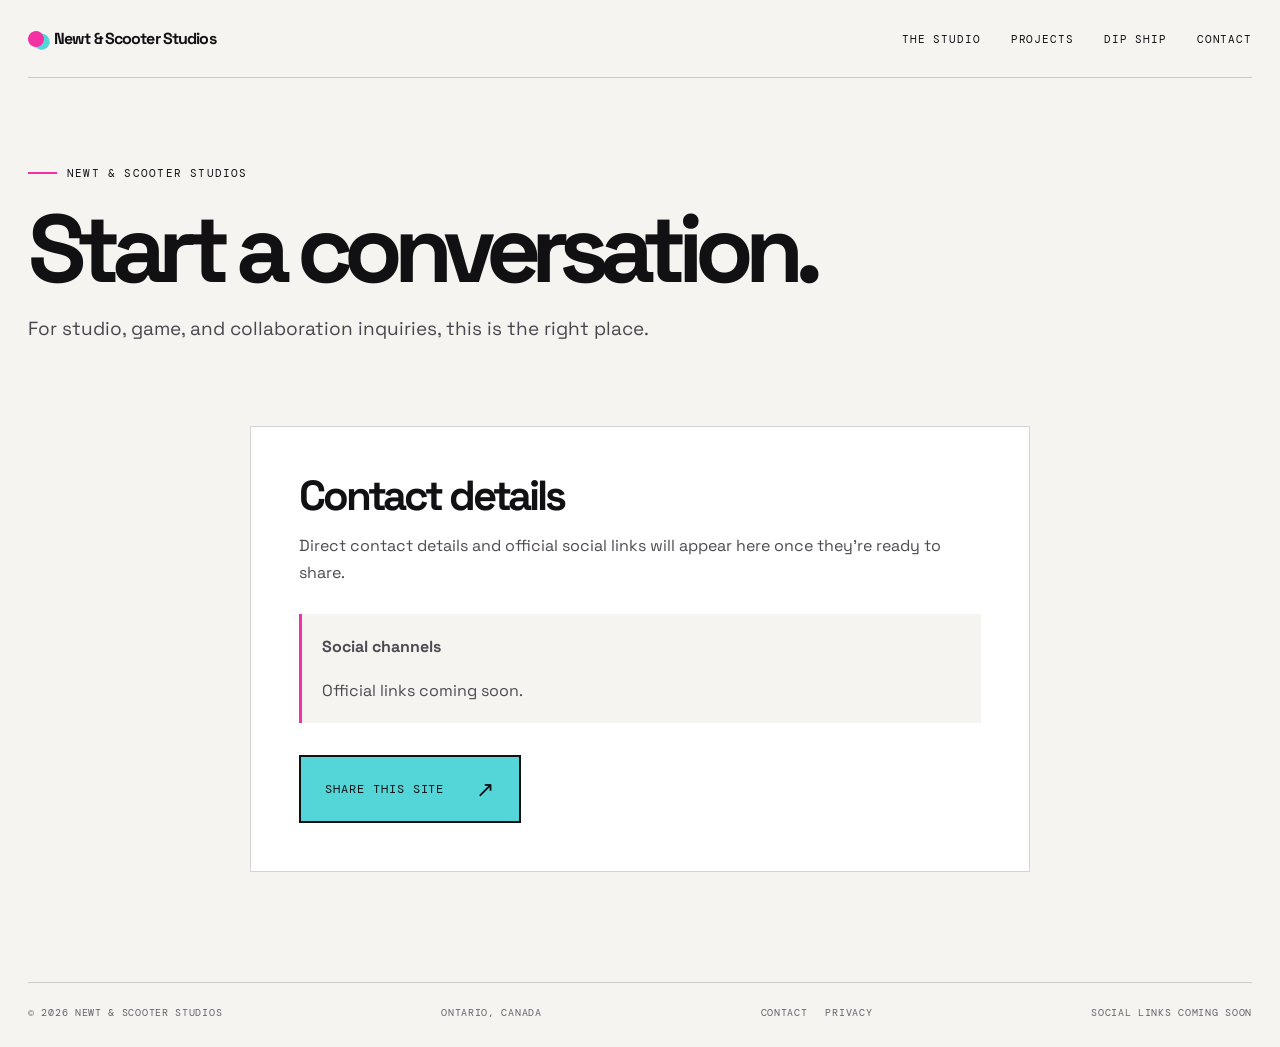
==== contact.html @ 3dd8081b "Add files via upload" ====
<!doctype html>
<html lang="en">
<head>
  <meta charset="utf-8">
  <meta name="viewport" content="width=device-width, initial-scale=1">
  <meta name="theme-color" content="#f6f4f0">
  <meta name="description" content="Contact Newt &amp; Scooter Studios about games, collaborations, and studio inquiries.">
  <title>Contact | Newt &amp; Scooter Studios</title>
  <link rel="canonical" href="https://newtandscooter.com/contact.html">
  <meta property="og:type" content="website">
  <meta property="og:site_name" content="Newt &amp; Scooter Studios">
  <meta property="og:title" content="Contact | Newt &amp; Scooter Studios">
  <meta property="og:description" content="Studio, game, and collaboration inquiries.">
  <meta property="og:url" content="https://newtandscooter.com/contact.html">
  <meta property="og:image" content="https://newtandscooter.com/assets/images/newt-cutout.png">
  <meta name="twitter:card" content="summary_large_image">
  <meta name="twitter:title" content="Contact | Newt &amp; Scooter Studios">
  <meta name="twitter:description" content="Studio, game, and collaboration inquiries.">
  <meta name="twitter:image" content="https://newtandscooter.com/assets/images/newt-cutout.png">
  <meta name="robots" content="index, follow">
  <link rel="preconnect" href="https://fonts.googleapis.com">
  <link rel="preconnect" href="https://fonts.gstatic.com" crossorigin>
  <link href="https://fonts.googleapis.com/css2?family=DM+Mono:wght@400;500&family=Space+Grotesk:wght@400;500;600;700&display=swap" rel="stylesheet">
  <link rel="stylesheet" href="/site.css">
</head>
<body>
  <header class="shell topbar">
    <a class="brand" href="/" aria-label="Newt and Scooter Studios home"><i class="brand-mark" aria-hidden="true"></i> Newt &amp; Scooter Studios</a>
    <nav class="nav" aria-label="Main navigation">
      <a href="/#studio">The studio</a>
      <a href="/#first-game">Projects</a>
      <a href="/#dipship">Dip Ship</a>
      <a href="/contact.html" aria-current="page">Contact</a>
    </nav>
  </header>
  <main class="shell page-main">
    <section class="page-intro" aria-labelledby="contact-title">
      <p class="eyebrow">Newt &amp; Scooter Studios</p>
      <h1 id="contact-title">Start a conversation.</h1>
      <p>For studio, game, and collaboration inquiries, this is the right place.</p>
    </section>
    <section class="content-panel" aria-labelledby="contact-details-title">
      <h2 id="contact-details-title">Contact details</h2>
      <p>Direct contact details and official social links will appear here once they’re ready to share.</p>
      <div class="contact-note">
        <p><strong>Social channels</strong></p>
        <p>Official links coming soon.</p>
      </div>
      <div class="contact-actions">
        <button class="share-button" type="button" data-share aria-describedby="share-status-contact">Share this site <b aria-hidden="true">↗</b></button>
        <p id="share-status-contact" class="share-status" data-share-status aria-live="polite"></p>
      </div>
    </section>
  </main>
  <footer class="shell site-footer">
    <p>© 2026 Newt &amp; Scooter Studios</p>
    <p>Ontario, Canada</p>
    <nav aria-label="Footer links"><a href="/contact.html" aria-current="page">Contact</a><a href="/privacy.html">Privacy</a></nav>
    <p class="social-note">Social links coming soon</p>
  </footer>
  <script src="/site.js" defer></script>
</body>
</html>
---- site.css ----
:root {
      --ink: #111114;
      --paper: #f6f4f0;
      --cyan: #54d6d9;
      --pink: #f331a5;
      --lilac: #d7c9ff;
      --line: rgba(17,17,20,.18);
      --mono: "DM Mono", "Courier New", monospace;
      --sans: "Space Grotesk", "Arial", sans-serif;
    }
    * { box-sizing: border-box; }
    html { scroll-behavior: smooth; }
    body { margin: 0; background: var(--paper); color: var(--ink); font-family: var(--sans); }
    a { color: inherit; }
    .shell { width: min(1240px, calc(100% - 56px)); margin-inline: auto; }
    .topbar { height: 78px; display: flex; align-items: center; justify-content: space-between; border-bottom: 1px solid var(--line); }
    .brand { display: inline-flex; gap: 10px; align-items: center; text-decoration: none; font-size: 16px; font-weight: 700; letter-spacing: -.055em; }
    .brand-mark { width: 16px; height: 16px; border-radius: 50%; background: var(--pink); box-shadow: 5px 4px 0 var(--cyan); transform: rotate(-13deg); }
    .nav { display: flex; gap: 30px; align-items: center; font: 11px var(--mono); text-transform: uppercase; letter-spacing: .08em; }
    .nav a { text-decoration: none; }
    .nav a:hover { text-decoration: underline; text-decoration-thickness: 2px; text-underline-offset: 5px; }
    .hero { min-height: 660px; display: grid; grid-template-columns: .92fr 1.08fr; align-items: center; gap: 48px; padding: 74px 0 88px; }
    .eyebrow, .section-label { font: 11px var(--mono); text-transform: uppercase; letter-spacing: .11em; }
    .eyebrow { display: flex; align-items: center; gap: 10px; margin: 0 0 24px; }
    .eyebrow::before { content: ""; width: 29px; height: 2px; background: var(--pink); }
    h1 { max-width: 600px; margin: 0; font-size: clamp(58px, 7.3vw, 105px); line-height: .88; letter-spacing: -.095em; font-weight: 700; }
    h1 span { display: block; }
    h1 .accent { color: var(--pink); }
    .hero-copy { max-width: 445px; margin: 28px 0 31px; font-size: 18px; line-height: 1.55; color: #49474d; }
    .button { display: inline-flex; align-items: center; gap: 22px; min-height: 52px; padding: 0 19px; background: var(--ink); color: white; text-decoration: none; font: 11px var(--mono); text-transform: uppercase; letter-spacing: .08em; transition: transform .2s, background .2s; }
    .button:hover { background: #34313a; transform: translateY(-3px); }
    .button b { font-size: 18px; font-weight: 400; }
    .hero-art { position: relative; padding: 23px; background: white; transform: rotate(1.5deg); box-shadow: 14px 17px 0 var(--cyan); }
    .hero-art img { display: block; width: 100%; height: auto; }
    .ticker { overflow: hidden; border-block: 1px solid var(--line); background: #ebe8e2; }
    .ticker-line { display: flex; align-items: center; justify-content: space-around; gap: 30px; min-width: max-content; padding: 18px 0; font: 11px var(--mono); text-transform: uppercase; letter-spacing: .1em; }
    .ticker-line span:nth-child(even) { color: #ec168b; font-size: 20px; }
    .studio { padding: 125px 0 128px; display: grid; grid-template-columns: .72fr 1.28fr; gap: 11%; align-items: start; }
    .section-label { margin: 9px 0 0; display: flex; gap: 10px; align-items: center; }
    .section-label::before { content: ""; width: 9px; height: 9px; background: var(--pink); border-radius: 50%; }
    h2 { margin: 0; font-size: clamp(40px, 5.1vw, 68px); line-height: .98; letter-spacing: -.075em; }
    .studio-copy { max-width: 690px; }
    .studio-copy p { font-size: 20px; line-height: 1.55; color: #4e4a51; margin: 25px 0 0; }
    .project { background: var(--ink); color: white; padding: 104px 0 112px; position: relative; overflow: hidden; }
    .project::after { content: "W"; position: absolute; right: -42px; bottom: -205px; color: rgba(84,214,217,.11); font-size: min(62vw, 770px); line-height: .8; font-weight: 700; letter-spacing: -.13em; pointer-events: none; }
    .project-inner { position: relative; z-index: 1; display: grid; grid-template-columns: .86fr 1.14fr; gap: 11%; align-items: start; }
    .project .section-label { color: var(--cyan); margin-bottom: 22px; }
    .project h2 { font-size: clamp(58px, 8.2vw, 112px); }
    .project h2 em { color: var(--pink); font-style: normal; }
    .status { display: inline-block; margin-top: 24px; padding: 8px 10px; border: 1px solid rgba(255,255,255,.42); font: 10px var(--mono); text-transform: uppercase; letter-spacing: .1em; }
    .project-description { max-width: 530px; padding-top: 9px; }
    .project-description p { margin: 0 0 24px; color: #d4d0d8; font-size: 19px; line-height: 1.65; }
    .project-art { margin: 36px 10px 10px 0; padding: 9px; background: #fff; transform: rotate(.7deg); box-shadow: 10px 10px 0 var(--pink); }
    .project-art img { display: block; width: 100%; height: auto; }
    .project-art figcaption { margin: 12px 3px 2px; color: #4b4651; font: 10px var(--mono); text-transform: uppercase; letter-spacing: .1em; }
    .characters { display: flex; flex-wrap: wrap; gap: 8px; margin-top: 28px; }
    .characters span { padding: 8px 11px; border: 1px solid rgba(255,255,255,.28); border-radius: 99px; font: 10px var(--mono); letter-spacing: .06em; }
    .characters span:nth-child(1) { color: var(--cyan); }
    .characters span:nth-child(2) { color: #ff789d; }
    .characters span:nth-child(3) { color: #9bdc71; }
    .characters span:nth-child(4) { color: #ff8a68; }
    .characters span:nth-child(5) { color: #ffe162; }
    .outro { padding: 110px 0 105px; display: flex; align-items: end; justify-content: space-between; gap: 40px; }
    .outro h2 { max-width: 740px; }
    .outro h2 span { color: var(--pink); }
    .outro .button { flex-shrink: 0; }
    .closing-image { width: 100%; overflow: hidden; background: transparent; }
    .closing-image img { display: block; width: min(1260px, 100%); height: auto; margin: 0 auto; }
    footer { border-top: 1px solid var(--line); padding: 23px 0 28px; display: flex; justify-content: space-between; gap: 25px; font: 10px var(--mono); text-transform: uppercase; letter-spacing: .07em; color: #65616b; }
    footer p { margin: 0; }
    .dipship { background: #e5eceb; color: var(--ink); padding: 86px 0 92px; }
    .dipship-inner { display: grid; grid-template-columns: .86fr 1.14fr; gap: 11%; align-items: start; }
    .dipship h2 { font-size: clamp(58px, 8.2vw, 112px); }
    .dipship .status { border-color: rgba(17,17,20,.55); }
    .dipship-copy { max-width: 530px; padding-top: 9px; }
    .dipship-copy p { margin: 0 0 24px; color: #25262a; font-size: 19px; line-height: 1.65; }
    .dipship-tags { display: flex; flex-wrap: wrap; gap: 8px; margin-top: 28px; }
    .dipship-tags span { padding: 8px 11px; border: 1px solid rgba(17,17,20,.45); border-radius: 99px; font: 10px var(--mono); letter-spacing: .06em; }
    .outro-actions { display: flex; flex-direction: column; align-items: flex-start; gap: 12px; }
    .share-button { display: inline-flex; align-items: center; justify-content: space-between; gap: 32px; min-height: 68px; padding: 0 24px; border: 2px solid var(--ink); background: var(--cyan); color: var(--ink); font: 12px var(--mono); text-transform: uppercase; letter-spacing: .08em; cursor: pointer; transition: transform .2s, background .2s; }
    .share-button:hover { background: #42bfca; transform: translateY(-3px); }
    .share-button b { font-size: 22px; font-weight: 400; }
    .share-status { min-height: 1.3em; margin: 0; color: #55515a; font: 11px var(--mono); }
    .page-main { min-height: 64vh; }
    .page-intro { padding: 88px 0 62px; }
    .page-intro h1 { max-width: 850px; font-size: clamp(52px, 8vw, 96px); line-height: .95; }
    .page-intro p:not(.eyebrow) { max-width: 700px; color: #49474d; font-size: 19px; line-height: 1.6; }
    .content-panel { max-width: 780px; margin: 0 auto 110px; padding: clamp(24px, 5vw, 48px); background: #fff; border: 1px solid var(--line); }
    .content-panel h2 { margin: 0 0 16px; font-size: clamp(28px, 4vw, 42px); }
    .content-panel h3 { margin: 34px 0 8px; font-size: 21px; letter-spacing: -.04em; }
    .content-panel p, .content-panel li { color: #4e4a51; font-size: 16px; line-height: 1.7; }
    .content-panel p { margin: 0 0 17px; }
    .content-panel ul { padding-left: 20px; }
    .contact-note { margin-top: 28px; padding: 19px 20px; border-left: 3px solid var(--pink); background: #f6f4f0; }
    .contact-note p:last-child { margin-bottom: 0; }
    .contact-actions { margin-top: 32px; display: flex; flex-wrap: wrap; gap: 14px; align-items: center; }
    .site-footer nav { display: flex; gap: 18px; }
    .site-footer a { text-decoration: none; }
    .site-footer a:hover { text-decoration: underline; text-underline-offset: 4px; }
    .site-footer .social-note { color: #65616b; }
    .visually-hidden { position: absolute; width: 1px; height: 1px; padding: 0; margin: -1px; overflow: hidden; clip: rect(0,0,0,0); white-space: nowrap; border: 0; }
    @media (max-width: 780px) {
      .shell { width: min(100% - 36px, 580px); }
      .topbar { height: 67px; }
      .nav { gap: 15px; font-size: 9px; }
      .nav a:first-child { display: none; }
      .hero { min-height: auto; grid-template-columns: 1fr; gap: 46px; padding: 76px 0 79px; }
      h1 { font-size: clamp(64px, 17vw, 100px); }
      .hero-copy { font-size: 16px; }
      .hero-art { margin: 0 8px 10px; padding: 13px; box-shadow: 9px 11px 0 var(--cyan); }
      .ticker-line { justify-content: flex-start; gap: 23px; padding: 15px 0; }
      .studio { grid-template-columns: 1fr; gap: 24px; padding: 81px 0 86px; }
      .studio-copy p { font-size: 17px; }
      .project { padding: 79px 0 85px; }
      .project-inner { grid-template-columns: 1fr; gap: 40px; }
      .project-description p { font-size: 17px; }
      .dipship { padding: 78px 0 85px; }
      .dipship-inner { grid-template-columns: 1fr; gap: 38px; }
      .dipship-copy p { font-size: 17px; }
      .page-intro { padding: 66px 0 45px; }
      .page-intro p:not(.eyebrow) { font-size: 17px; }
      .content-panel { margin-bottom: 76px; }
      .project::after { font-size: 100vw; right: -90px; bottom: -60px; }
      .outro { padding: 82px 0 75px; align-items: flex-start; flex-direction: column; gap: 30px; }
      .outro-actions { width: 100%; }
      .share-button { width: 100%; }
      footer { flex-direction: column; gap: 10px; }
      .site-footer nav { gap: 15px; }
    }
    @media (prefers-reduced-motion: reduce) { html { scroll-behavior: auto; } *, *::before, *::after { transition-duration: .01ms !important; } }
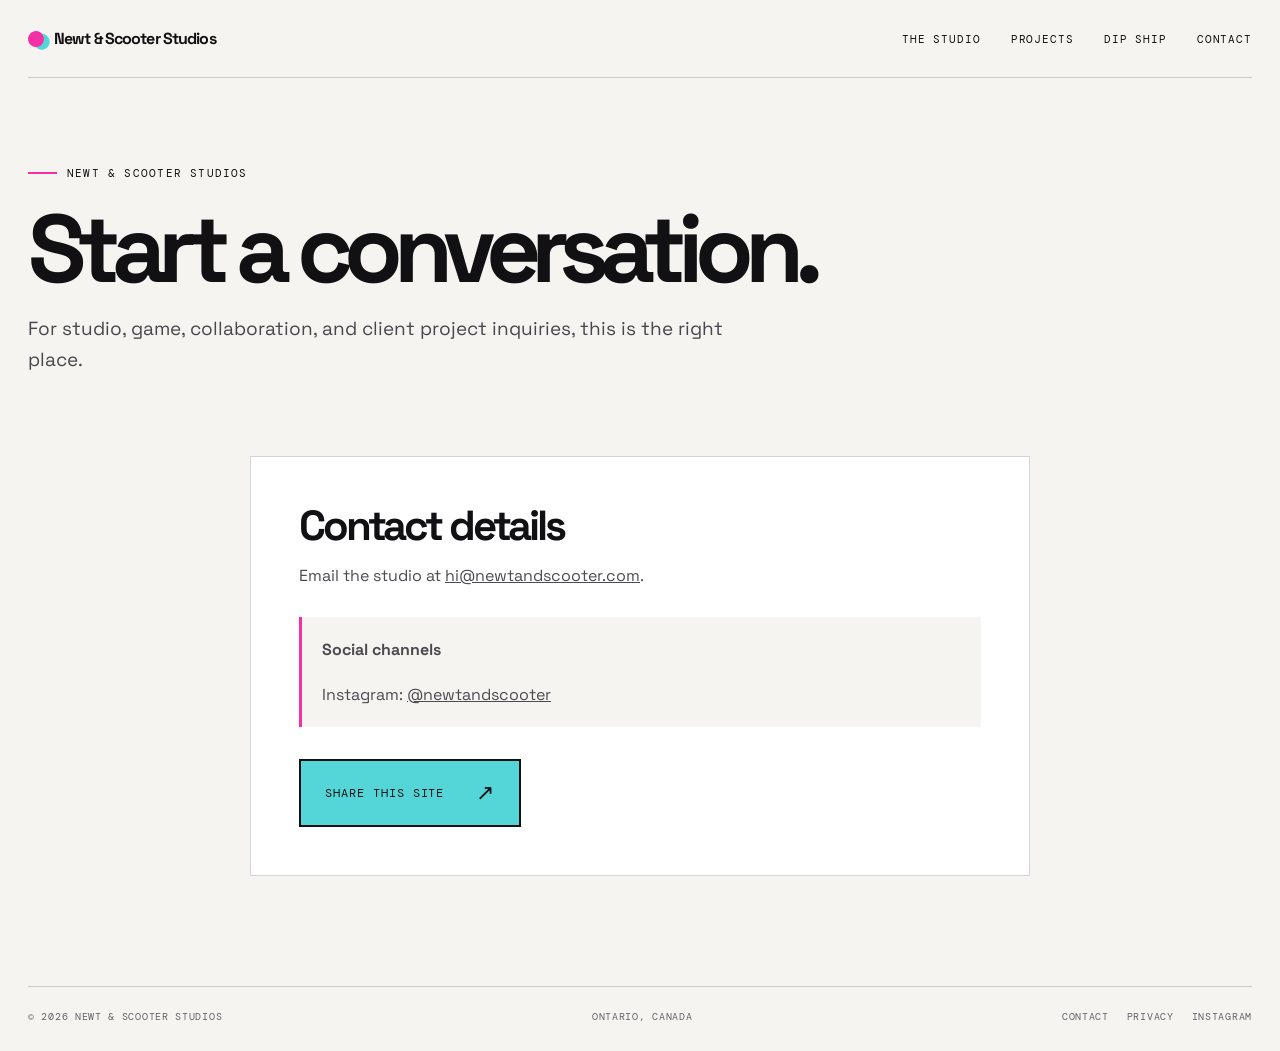
==== commit 8798b49b: "Update contact.html Muse edits" ====
--- a/contact.html
+++ b/contact.html
@@ -4,7 +4,7 @@
   <meta charset="utf-8">
   <meta name="viewport" content="width=device-width, initial-scale=1">
   <meta name="theme-color" content="#f6f4f0">
-  <meta name="description" content="Contact Newt &amp; Scooter Studios about games, collaborations, and studio inquiries.">
+  <meta name="description" content="Contact Newt &amp; Scooter Studios about games, collaborations, client work, and studio inquiries.">
   <title>Contact | Newt &amp; Scooter Studios</title>
   <link rel="canonical" href="https://newtandscooter.com/contact.html">
   <meta property="og:type" content="website">
@@ -37,14 +37,14 @@
     <section class="page-intro" aria-labelledby="contact-title">
       <p class="eyebrow">Newt &amp; Scooter Studios</p>
       <h1 id="contact-title">Start a conversation.</h1>
-      <p>For studio, game, and collaboration inquiries, this is the right place.</p>
+      <p>For studio, game, collaboration, and client project inquiries, this is the right place.</p>
     </section>
     <section class="content-panel" aria-labelledby="contact-details-title">
       <h2 id="contact-details-title">Contact details</h2>
-      <p>Direct contact details and official social links will appear here once they’re ready to share.</p>
+      <p>Email the studio at <a href="mailto:hi@newtandscooter.com">hi@newtandscooter.com</a>.</p>
       <div class="contact-note">
         <p><strong>Social channels</strong></p>
-        <p>Official links coming soon.</p>
+        <p>Instagram: <a href="https://www.instagram.com/newtandscooter/" target="_blank" rel="noopener">@newtandscooter</a></p>
       </div>
       <div class="contact-actions">
         <button class="share-button" type="button" data-share aria-describedby="share-status-contact">Share this site <b aria-hidden="true">↗</b></button>
@@ -55,9 +55,8 @@
   <footer class="shell site-footer">
     <p>© 2026 Newt &amp; Scooter Studios</p>
     <p>Ontario, Canada</p>
-    <nav aria-label="Footer links"><a href="/contact.html" aria-current="page">Contact</a><a href="/privacy.html">Privacy</a></nav>
-    <p class="social-note">Social links coming soon</p>
+    <nav aria-label="Footer links"><a href="/contact.html" aria-current="page">Contact</a><a href="/privacy.html">Privacy</a><a href="https://www.instagram.com/newtandscooter/" target="_blank" rel="noopener">Instagram</a></nav>
   </footer>
   <script src="/site.js" defer></script>
 </body>
-</html>
+</html>
